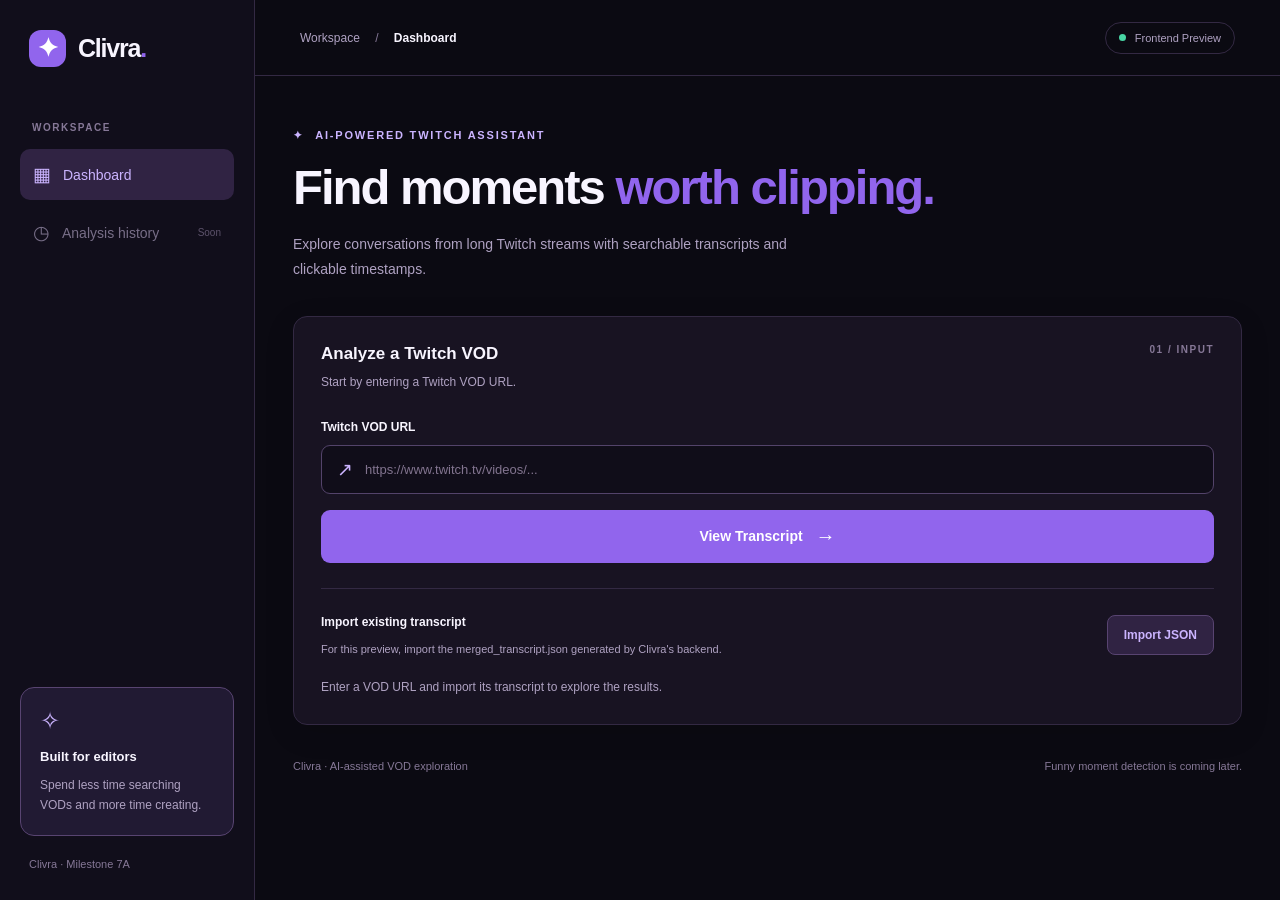
==== frontend/index.html @ e5afaaf8 "feat: integrate frontend with FastAPI backend" ====
<!DOCTYPE html>
<html lang="en">
<head>
    <meta charset="UTF-8">
    <meta
        name="viewport"
        content="width=device-width, initial-scale=1.0"
    >
    <meta
        name="description"
        content="Clivra - AI-powered Twitch VOD assistant"
    >

    <title>Clivra | Twitch VOD Assistant</title>

    <link rel="stylesheet" href="style.css">
    <script src="app.js" defer></script>
</head>
<body>
    <div class="app-shell">

        <aside class="sidebar">
            <div class="brand">
                <div class="brand-icon">✦</div>
                <span>Clivra<span class="brand-dot">.</span></span>
            </div>

            <div class="sidebar-section">
                <span class="sidebar-label">WORKSPACE</span>

                <div class="nav-item active">
                    <span class="nav-icon">▦</span>
                    Dashboard
                </div>

                <div class="nav-item muted">
                    <span class="nav-icon">◷</span>
                    Analysis history
                    <span class="soon">Soon</span>
                </div>
            </div>

            <div class="sidebar-bottom">
                <div class="sidebar-note">
                    <span class="sidebar-note-icon">✧</span>
                    <strong>Built for editors</strong>
                    <p>
                        Spend less time searching VODs
                        and more time creating.
                    </p>
                </div>

                <span class="version">Clivra · Milestone 7A</span>
            </div>
        </aside>

        <main class="main-content">

            <header class="topbar">
                <div class="breadcrumb">
                    Workspace <span>/</span>
                    <strong>Dashboard</strong>
                </div>

                <span class="topbar-tag">
                    <span class="status-dot"></span>
                    Frontend Preview
                </span>
            </header>

            <div class="page-content">

                <section class="hero">
                    <div class="eyebrow">
                        <span>✦</span>
                        AI-POWERED TWITCH ASSISTANT
                    </div>

                    <h1>
                        Find moments
                        <span>worth clipping.</span>
                    </h1>

                    <p class="hero-description">
                        Explore conversations from long Twitch
                        streams with searchable transcripts
                        and clickable timestamps.
                    </p>
                </section>

                <section class="panel input-panel">
                    <div class="panel-header">
                        <div>
                            <h2>Analyze a Twitch VOD</h2>
                            <p>
                                Start by entering a Twitch VOD URL.
                            </p>
                        </div>
                        <span class="panel-step">01 / INPUT</span>
                    </div>

                    <form id="vod-form">
                        <label for="vod-url">
                            Twitch VOD URL
                        </label>

                        <div class="url-field">
                            <span class="field-icon">↗</span>
                            <input
                                id="vod-url"
                                type="url"
                                placeholder="https://www.twitch.tv/videos/..."
                                autocomplete="url"
                                required
                            >
                        </div>

                        <button
                            class="primary-button"
                            type="submit"
                        >
                            View Transcript
                            <span>→</span>
                        </button>
                    </form>

                    <div class="import-area">
                        <div>
                            <strong>Import existing transcript</strong>
                            <p>
                                For this preview, import the
                                merged_transcript.json generated
                                by Clivra's backend.
                            </p>
                        </div>

                        <label
                            class="secondary-button"
                            for="transcript-file"
                        >
                            Import JSON
                        </label>

                        <input
                            id="transcript-file"
                            type="file"
                            accept=".json,application/json"
                            hidden
                        >
                    </div>

                    <p
                        id="status-message"
                        class="status-message"
                        role="status"
                        aria-live="polite"
                    >
                        Enter a VOD URL and import its transcript
                        to explore the results.
                    </p>
                </section>

                <section
                    id="results-section"
                    class="results-section"
                    hidden
                >
                    <div class="section-title">
                        <div>
                            <div class="eyebrow">
                                YOUR WORKSPACE
                            </div>
                            <h2>VOD Overview</h2>
                        </div>

                        <a
                            id="open-vod"
                            class="external-link"
                            href="#"
                            target="_blank"
                            rel="noopener noreferrer"
                        >
                            Open Twitch VOD ↗
                        </a>
                    </div>

                    <div class="video-info">
                        <span class="video-label">
                            SOURCE VIDEO
                        </span>

                        <h3 id="video-title">
                            Untitled Twitch VOD
                        </h3>

                        <p id="video-subtitle"></p>
                    </div>

                    <div class="stats-grid">
                        <div class="stat-card">
                            <span>VOD Duration</span>
                            <strong id="stat-duration">—</strong>
                        </div>

                        <div class="stat-card">
                            <span>Transcribed Words</span>
                            <strong id="stat-words">—</strong>
                        </div>

                        <div class="stat-card">
                            <span>Speech Segments</span>
                            <strong id="stat-segments">—</strong>
                        </div>

                        <div class="stat-card">
                            <span>VOD Segments Processed</span>
                            <strong id="stat-processed">—</strong>
                        </div>
                    </div>

                    <section class="panel transcript-panel">
                        <div class="panel-header">
                            <div>
                                <h2>Transcript Timeline</h2>
                                <p>
                                    Search dialogue and jump
                                    to its original Twitch timestamp.
                                </p>
                            </div>

                            <span
                                id="transcript-count"
                                class="count-label"
                            >
                                0 results
                            </span>
                        </div>

                        <div class="search-field">
                            <span>⌕</span>

                            <input
                                id="search-transcript"
                                type="search"
                                placeholder="Search conversations..."
                                aria-label="Search transcript"
                            >
                        </div>

                        <div
                            id="transcript-list"
                            class="transcript-list"
                        ></div>

                        <div
                            id="empty-search"
                            class="empty-search"
                            hidden
                        >
                            No matching conversations found.
                        </div>
                    </section>
                </section>

                <footer>
                    Clivra · AI-assisted VOD exploration
                    <span>
                        Funny moment detection is coming later.
                    </span>
                </footer>
            </div>
        </main>
    </div>
</body>
</html>
---- frontend/style.css ----
:root,
:root[data-theme="dark"] {
    color-scheme: dark;

    --background: #0b0a12;
    --sidebar: #110e1b;
    --panel: #181322;
    --panel-hover: #241b35;
    --input-bg: #100d19;
    --transcript-bg: #130f1e;
    --note-bg: #211a33;

    --border: #332943;
    --border-strong: #53436a;

    --text: #f8f5ff;
    --text-secondary: #ded5ed;
    --muted: #afa2c2;
    --muted-dark: #867897;
    --placeholder: #82748f;

    --accent: #9165ed;
    --accent-hover: #7e4de3;
    --accent-light: #cbb4ff;
    --accent-bg: #302343;
    --accent-border: #584471;

    --success: #48d5a4;
    --error: #ffaaa9;
    --button-text: #ffffff;

    --radius: 14px;
    --shadow: 0 8px 30px rgba(0, 0, 0, 0.12);
}

:root[data-theme="light"] {
    color-scheme: light;

    --background: #faf9fe;
    --sidebar: #ffffff;
    --panel: #ffffff;
    --panel-hover: #f7f2ff;
    --input-bg: #fcfaff;
    --transcript-bg: #fdfbff;
    --note-bg: #f5efff;

    --border: #e8e1f1;
    --border-strong: #cfc1e5;

    --text: #241936;
    --text-secondary: #3f3450;
    --muted: #746885;
    --muted-dark: #9387a0;
    --placeholder: #a396b0;

    --accent: #7b4edb;
    --accent-hover: #6839ce;
    --accent-light: #7541cf;
    --accent-bg: #f0e8ff;
    --accent-border: #d9c6f5;

    --success: #168b67;
    --error: #bf3447;
    --button-text: #ffffff;

    --radius: 14px;
    --shadow: 0 8px 30px rgba(53, 24, 93, 0.045);
}

* {
    box-sizing: border-box;
}

html {
    scroll-behavior: smooth;
}

body {
    margin: 0;
    background: var(--background);
    color: var(--text);
    font-family: Inter, "Segoe UI", Arial, sans-serif;
    font-size: 14px;
    -webkit-font-smoothing: antialiased;
}

button,
input {
    font: inherit;
}

button {
    cursor: pointer;
}

a {
    color: inherit;
    text-decoration: none;
}

[hidden] {
    display: none !important;
}

:focus-visible {
    outline: 2px solid var(--accent);
    outline-offset: 3px;
}

.app-shell {
    display: flex;
    min-height: 100vh;
}

.sidebar {
    width: 255px;
    flex-shrink: 0;
    background: var(--sidebar);
    border-right: 1px solid var(--border);
    display: flex;
    flex-direction: column;
    padding: 30px 20px;
}

.brand {
    display: flex;
    align-items: center;
    gap: 12px;
    font-size: 25px;
    font-weight: 800;
    letter-spacing: -1.2px;
    padding: 0 9px;
}

.brand-icon {
    width: 37px;
    height: 37px;
    display: grid;
    place-items: center;
    border-radius: 12px;
    background: var(--accent);
    color: var(--button-text);
    font-size: 26px;
}

.brand-dot {
    color: var(--accent);
}

.sidebar-section {
    margin-top: 55px;
}

.sidebar-label,
.panel-step,
.video-label {
    color: var(--muted-dark);
    font-size: 10px;
    font-weight: 700;
    letter-spacing: 1.5px;
}

.sidebar-label {
    display: block;
    margin: 0 12px 16px;
}

.nav-item {
    display: flex;
    align-items: center;
    gap: 12px;
    padding: 14px 13px;
    margin-bottom: 7px;
    color: var(--muted);
    border-radius: 10px;
    font-weight: 500;
}

.nav-item.active {
    color: var(--accent-light);
    background: var(--accent-bg);
}

.nav-item.muted {
    opacity: 0.65;
}

.nav-icon {
    font-size: 19px;
}

.soon {
    margin-left: auto;
    font-size: 10px;
    color: var(--muted-dark);
}

.sidebar-bottom {
    margin-top: auto;
}

.sidebar-note {
    background: var(--note-bg);
    border: 1px solid var(--accent-border);
    border-radius: var(--radius);
    padding: 19px;
}

.sidebar-note-icon {
    display: block;
    font-size: 24px;
    color: var(--accent-light);
    margin-bottom: 13px;
}

.sidebar-note strong {
    font-size: 13px;
}

.sidebar-note p {
    line-height: 1.65;
    color: var(--muted);
    font-size: 12px;
    margin-bottom: 0;
}

.version {
    display: block;
    margin: 22px 9px 0;
    color: var(--muted-dark);
    font-size: 11px;
}

.main-content {
    flex: 1;
    min-width: 0;
}

.topbar {
    height: 76px;
    padding: 0 45px;
    display: flex;
    align-items: center;
    justify-content: space-between;
    gap: 20px;
    border-bottom: 1px solid var(--border);
    background: var(--background);
}

.breadcrumb {
    color: var(--muted);
    font-size: 12px;
}

.breadcrumb span {
    color: var(--muted-dark);
    margin: 0 12px;
}

.breadcrumb strong {
    color: var(--text);
}

.topbar-actions {
    display: flex;
    align-items: center;
    gap: 12px;
}

.topbar-tag {
    display: flex;
    align-items: center;
    gap: 9px;
    padding: 9px 13px;
    border: 1px solid var(--border);
    border-radius: 25px;
    font-size: 11px;
    color: var(--muted);
    white-space: nowrap;
}

.status-dot {
    width: 7px;
    height: 7px;
    background: var(--success);
    border-radius: 50%;
}

.theme-toggle {
    display: inline-flex;
    align-items: center;
    justify-content: center;
    gap: 10px;
    min-height: 37px;
    padding: 8px 14px;
    border: 1px solid var(--accent-border);
    border-radius: 10px;
    background: var(--accent-bg);
    color: var(--accent-light);
    font-weight: 600;
    font-size: 12px;
    white-space: nowrap;
    transition:
        background 0.2s ease,
        border-color 0.2s ease,
        transform 0.2s ease;
}

.theme-toggle:hover {
    background: var(--panel-hover);
    border-color: var(--accent);
}

.theme-toggle:active {
    transform: scale(0.97);
}

.theme-icon {
    font-size: 17px;
    line-height: 1;
}

.page-content {
    max-width: 1050px;
    margin: 0 auto;
    padding: 53px 38px 35px;
}

.hero {
    margin-bottom: 35px;
}

.eyebrow {
    color: var(--accent-light);
    font-weight: 700;
    font-size: 11px;
    letter-spacing: 1.8px;
}

.eyebrow span {
    margin-right: 7px;
}

.hero h1 {
    margin: 17px 0;
    font-size: clamp(34px, 4vw, 49px);
    line-height: 1.15;
    letter-spacing: -2px;
}

.hero h1 span {
    color: var(--accent);
}

.hero-description {
    max-width: 540px;
    color: var(--muted);
    line-height: 1.75;
    font-size: 14px;
}

.panel {
    background: var(--panel);
    border: 1px solid var(--border);
    border-radius: var(--radius);
    padding: 27px;
    box-shadow: var(--shadow);
}

.panel-header {
    display: flex;
    align-items: flex-start;
    justify-content: space-between;
    gap: 20px;
    margin-bottom: 27px;
}

.panel-header h2 {
    margin: 0 0 9px;
    font-size: 17px;
}

.panel-header p {
    margin: 0;
    font-size: 12px;
    color: var(--muted);
    line-height: 1.6;
}

#vod-form label {
    display: block;
    font-size: 12px;
    font-weight: 600;
    margin-bottom: 11px;
}

.url-field,
.search-field {
    display: flex;
    align-items: center;
    gap: 12px;
    border: 1px solid var(--border-strong);
    background: var(--input-bg);
    border-radius: 9px;
    padding: 0 15px;
}

.url-field:focus-within,
.search-field:focus-within {
    border-color: var(--accent);
}

.field-icon {
    font-size: 19px;
    color: var(--accent-light);
}

.url-field input,
.search-field input {
    width: 100%;
    padding: 16px 0;
    background: transparent;
    border: none;
    outline: none;
    color: var(--text);
    font-size: 13px;
}

input::placeholder {
    color: var(--placeholder);
}

.primary-button {
    margin-top: 16px;
    width: 100%;
    display: flex;
    align-items: center;
    justify-content: center;
    gap: 13px;
    background: var(--accent);
    color: var(--button-text);
    border: none;
    border-radius: 9px;
    padding: 15px 20px;
    font-weight: 700;
    transition: background 0.2s;
}

.primary-button:hover {
    background: var(--accent-hover);
}

.primary-button:disabled {
    opacity: 0.65;
    cursor: not-allowed;
}

.primary-button span {
    font-size: 20px;
}

.import-area {
    display: flex;
    align-items: center;
    justify-content: space-between;
    gap: 18px;
    margin-top: 25px;
    padding-top: 24px;
    border-top: 1px solid var(--border);
}

.import-area strong {
    font-size: 12px;
}

.import-area p {
    max-width: 440px;
    color: var(--muted);
    font-size: 11px;
    line-height: 1.7;
    margin-bottom: 0;
}

.secondary-button {
    flex-shrink: 0;
    cursor: pointer;
    border: 1px solid var(--accent-border);
    border-radius: 8px;
    background: var(--accent-bg);
    color: var(--accent-light);
    padding: 12px 16px;
    font-weight: 600;
    font-size: 12px;
}

.secondary-button:hover {
    background: var(--panel-hover);
}

.status-message {
    margin: 20px 0 0;
    color: var(--muted);
    font-size: 12px;
    line-height: 1.6;
}

.status-message.success {
    color: var(--success);
}

.status-message.error {
    color: var(--error);
}

.analysis-settings {
    display: flex;
    flex-direction: column;
    gap: 10px;
    margin-top: 18px;
}

.analysis-settings label {
    color: var(--text);
    font-size: 12px;
    font-weight: 600;
}

.analysis-settings input {
    width: 100%;
    padding: 14px 15px;
    border: 1px solid var(--border-strong);
    border-radius: 9px;
    background: var(--input-bg);
    color: var(--text);
    outline: none;
    font-variant-numeric: tabular-nums;
}

.analysis-settings input:focus {
    border-color: var(--accent);
}

.analysis-settings p {
    margin: 0 0 7px;
    color: var(--muted);
    font-size: 11px;
    line-height: 1.6;
}

.analysis-progress {
    margin-top: 23px;
    padding: 20px;
    background: var(--accent-bg);
    border: 1px solid var(--accent-border);
    border-radius: 12px;
}

.analysis-progress-header {
    display: flex;
    align-items: center;
    justify-content: space-between;
    gap: 12px;
    margin-bottom: 15px;
}

.analysis-progress-header strong {
    font-size: 13px;
    color: var(--text);
}

.analysis-progress-header span {
    color: var(--accent-light);
    font-size: 13px;
    font-weight: 700;
    font-variant-numeric: tabular-nums;
}

.analysis-progress-track {
    width: 100%;
    height: 9px;
    background: var(--border);
    border-radius: 100px;
    overflow: hidden;
}

.analysis-progress-fill {
    width: 0%;
    height: 100%;
    background: linear-gradient(
        90deg,
        var(--accent),
        var(--accent-light)
    );
    border-radius: 100px;
    transition: width 0.35s ease;
}

.analysis-progress > p {
    margin: 13px 0 0;
    color: var(--muted);
    font-size: 11px;
    line-height: 1.6;
}

.results-section {
    margin-top: 48px;
}

.section-title {
    display: flex;
    align-items: flex-end;
    justify-content: space-between;
    gap: 20px;
    margin-bottom: 23px;
}

.section-title h2 {
    font-size: 26px;
    letter-spacing: -0.7px;
    margin: 10px 0 0;
}

.external-link {
    color: var(--accent-light);
    font-size: 12px;
    font-weight: 600;
}

.external-link:hover {
    text-decoration: underline;
}

.video-info {
    border: 1px solid var(--border);
    background: var(--panel);
    border-radius: var(--radius);
    padding: 24px;
    box-shadow: var(--shadow);
}

.video-info h3 {
    font-size: 17px;
    margin: 12px 0 8px;
    line-height: 1.5;
    overflow-wrap: anywhere;
}

.video-info p {
    color: var(--muted);
    font-size: 12px;
    margin: 0;
}

.stats-grid {
    display: grid;
    grid-template-columns: repeat(4, minmax(0, 1fr));
    gap: 14px;
    margin: 18px 0 24px;
}

.stat-card {
    border: 1px solid var(--border);
    background: var(--panel);
    border-radius: 12px;
    padding: 22px 18px;
    box-shadow: var(--shadow);
}

.stat-card span {
    display: block;
    color: var(--muted);
    font-size: 11px;
    line-height: 1.5;
}

.stat-card strong {
    display: block;
    margin-top: 15px;
    font-size: 24px;
    letter-spacing: -0.7px;
}

.transcript-panel {
    padding-bottom: 15px;
}

.count-label {
    color: var(--accent-light);
    background: var(--accent-bg);
    border-radius: 20px;
    padding: 8px 13px;
    font-size: 11px;
    white-space: nowrap;
}

.search-field {
    margin-bottom: 18px;
}

.search-field span {
    color: var(--accent-light);
    font-size: 25px;
}

.search-field input {
    padding: 14px 0;
}

.transcript-list {
    display: flex;
    flex-direction: column;
    gap: 9px;
}

.transcript-item {
    display: flex;
    align-items: flex-start;
    gap: 18px;
    background: var(--transcript-bg);
    border: 1px solid var(--border);
    border-radius: 10px;
    padding: 17px;
    transition:
        background 0.2s,
        border-color 0.2s;
}

.transcript-item:hover {
    background: var(--panel-hover);
    border-color: var(--accent-border);
}

.timestamp-link {
    display: inline-block;
    flex-shrink: 0;
    background: var(--accent-bg);
    color: var(--accent-light);
    padding: 9px 11px;
    border-radius: 7px;
    font-size: 12px;
    font-weight: 700;
    font-variant-numeric: tabular-nums;
}

.timestamp-link:hover {
    background: var(--panel-hover);
    outline: 1px solid var(--accent-border);
}

.transcript-text {
    color: var(--text-secondary);
    line-height: 1.7;
    font-size: 13px;
    margin: 3px 0 0;
    overflow-wrap: anywhere;
}

.empty-search {
    text-align: center;
    padding: 30px;
    color: var(--muted);
}

footer {
    display: flex;
    justify-content: space-between;
    gap: 15px;
    color: var(--muted-dark);
    font-size: 11px;
    padding: 35px 0 5px;
}

@media (max-width: 1000px) {
    .sidebar {
        width: 210px;
    }

    .topbar {
        padding: 0 25px;
    }

    .page-content {
        padding: 35px 25px;
    }

    .stats-grid {
        grid-template-columns: repeat(2, 1fr);
    }
}

@media (max-width: 700px) {
    .app-shell {
        flex-direction: column;
    }

    .sidebar {
        width: 100%;
        padding: 16px 20px;
        border-right: none;
        border-bottom: 1px solid var(--border);
    }

    .sidebar-section,
    .sidebar-bottom {
        display: none;
    }

    .topbar {
        height: 64px;
        padding: 0 16px;
    }

    .topbar-tag {
        display: none;
    }

    .page-content {
        padding: 30px 16px;
    }

    .hero h1 {
        letter-spacing: -1px;
    }

    .panel {
        padding: 20px;
    }

    .import-area {
        align-items: flex-start;
        flex-direction: column;
    }

    .section-title {
        align-items: flex-start;
        flex-direction: column;
    }

    .transcript-item {
        gap: 10px;
        flex-direction: column;
    }

    footer {
        flex-direction: column;
    }
}

@media (max-width: 390px) {
    .theme-toggle {
        padding: 8px 10px;
    }

    .theme-toggle #theme-label {
        display: none;
    }

    .stats-grid {
        gap: 9px;
    }

    .stat-card {
        padding: 16px 12px;
    }
}

@media (prefers-reduced-motion: reduce) {
    html {
        scroll-behavior: auto;
    }

    *,
    *::before,
    *::after {
        transition-duration: 0.01ms !important;
        animation-duration: 0.01ms !important;
    }
}
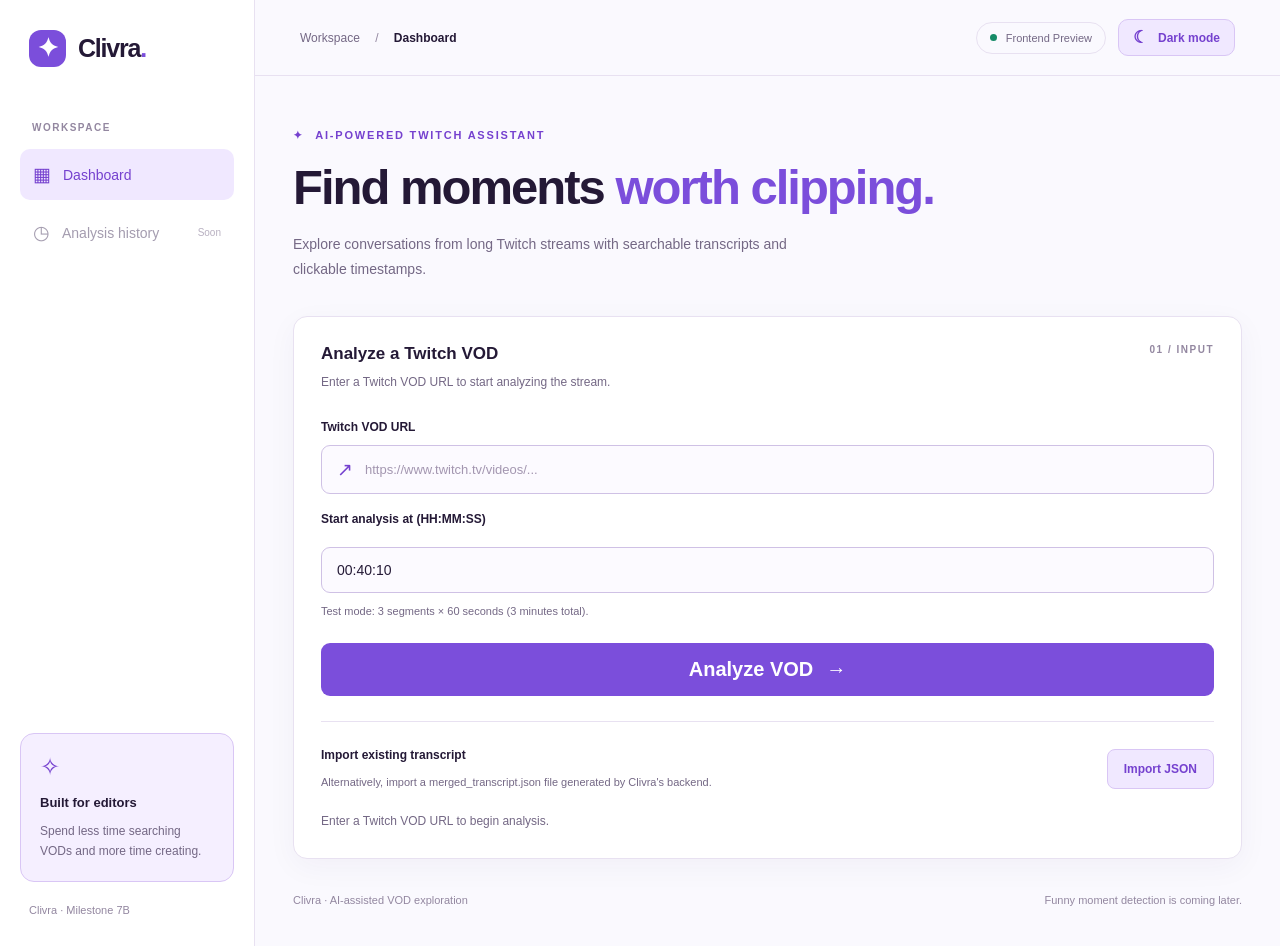
==== commit c8e77273: "Implement AI funny moment detection part kesekian kalinya" ====
--- a/frontend/index.html
+++ b/frontend/index.html
@@ -1,6 +1,6 @@
 
 <!DOCTYPE html>
-<html lang="en">
+<html lang="en" data-theme="dark">
 <head>
     <meta charset="UTF-8">
     <meta
@@ -14,20 +14,44 @@
 
     <title>Clivra | Twitch VOD Assistant</title>
 
+    <script>
+        try {
+            const savedTheme = localStorage.getItem("clivra-theme");
+
+            const systemDark = window.matchMedia(
+                "(prefers-color-scheme: dark)"
+            ).matches;
+
+            document.documentElement.dataset.theme =
+                savedTheme === "light" || savedTheme === "dark"
+                    ? savedTheme
+                    : systemDark
+                        ? "dark"
+                        : "light";
+        } catch {
+            document.documentElement.dataset.theme = "dark";
+        }
+    </script>
+
     <link rel="stylesheet" href="style.css">
     <script src="app.js" defer></script>
 </head>
+
 <body>
     <div class="app-shell">
 
         <aside class="sidebar">
             <div class="brand">
                 <div class="brand-icon">✦</div>
-                <span>Clivra<span class="brand-dot">.</span></span>
+                <span>
+                    Clivra<span class="brand-dot">.</span>
+                </span>
             </div>
 
             <div class="sidebar-section">
-                <span class="sidebar-label">WORKSPACE</span>
+                <span class="sidebar-label">
+                    WORKSPACE
+                </span>
 
                 <div class="nav-item active">
                     <span class="nav-icon">▦</span>
@@ -44,14 +68,18 @@
             <div class="sidebar-bottom">
                 <div class="sidebar-note">
                     <span class="sidebar-note-icon">✧</span>
+
                     <strong>Built for editors</strong>
+
                     <p>
                         Spend less time searching VODs
                         and more time creating.
                     </p>
                 </div>
 
-                <span class="version">Clivra · Milestone 7A</span>
+                <span class="version">
+                    Clivra · Milestone 7B
+                </span>
             </div>
         </aside>
 
@@ -59,14 +87,37 @@
 
             <header class="topbar">
                 <div class="breadcrumb">
-                    Workspace <span>/</span>
+                    Workspace
+                    <span>/</span>
                     <strong>Dashboard</strong>
                 </div>
 
-                <span class="topbar-tag">
-                    <span class="status-dot"></span>
-                    Frontend Preview
-                </span>
+                <div class="topbar-actions">
+
+                    <span class="topbar-tag">
+                        <span class="status-dot"></span>
+                        Frontend Preview
+                    </span>
+
+                    <button
+                        id="theme-toggle"
+                        class="theme-toggle"
+                        type="button"
+                        aria-label="Switch theme"
+                        title="Switch theme"
+                    >
+                        <span
+                            id="theme-icon"
+                            class="theme-icon"
+                            aria-hidden="true"
+                        >☀</span>
+
+                        <span id="theme-label">
+                            Light mode
+                        </span>
+                    </button>
+
+                </div>
             </header>
 
             <div class="page-content">
@@ -90,23 +141,34 @@
                 </section>
 
                 <section class="panel input-panel">
+
                     <div class="panel-header">
                         <div>
                             <h2>Analyze a Twitch VOD</h2>
+
                             <p>
-                                Start by entering a Twitch VOD URL.
+                                Enter a Twitch VOD URL to start
+                                analyzing the stream.
                             </p>
                         </div>
-                        <span class="panel-step">01 / INPUT</span>
+
+                        <span class="panel-step">
+                            01 / INPUT
+                        </span>
                     </div>
 
                     <form id="vod-form">
+
                         <label for="vod-url">
                             Twitch VOD URL
                         </label>
 
                         <div class="url-field">
-                            <span class="field-icon">↗</span>
+                            <span
+                                class="field-icon"
+                                aria-hidden="true"
+                            >↗</span>
+
                             <input
                                 id="vod-url"
                                 type="url"
@@ -120,18 +182,22 @@
                             class="primary-button"
                             type="submit"
                         >
-                            View Transcript
+                            Analyze VOD
                             <span>→</span>
                         </button>
+
                     </form>
 
                     <div class="import-area">
                         <div>
-                            <strong>Import existing transcript</strong>
+                            <strong>
+                                Import existing transcript
+                            </strong>
+
                             <p>
-                                For this preview, import the
-                                merged_transcript.json generated
-                                by Clivra's backend.
+                                Alternatively, import a
+                                merged_transcript.json file
+                                generated by Clivra's backend.
                             </p>
                         </div>
 
@@ -156,9 +222,9 @@
                         role="status"
                         aria-live="polite"
                     >
-                        Enter a VOD URL and import its transcript
-                        to explore the results.
+                        Enter a Twitch VOD URL to begin analysis.
                     </p>
+
                 </section>
 
                 <section
@@ -166,11 +232,13 @@
                     class="results-section"
                     hidden
                 >
+
                     <div class="section-title">
                         <div>
                             <div class="eyebrow">
                                 YOUR WORKSPACE
                             </div>
+
                             <h2>VOD Overview</h2>
                         </div>
 
@@ -198,34 +266,61 @@
                     </div>
 
                     <div class="stats-grid">
+
                         <div class="stat-card">
-                            <span>VOD Duration</span>
-                            <strong id="stat-duration">—</strong>
+                            <span>
+                                VOD Duration
+                            </span>
+
+                            <strong id="stat-duration">
+                                —
+                            </strong>
                         </div>
 
                         <div class="stat-card">
-                            <span>Transcribed Words</span>
-                            <strong id="stat-words">—</strong>
+                            <span>
+                                Transcribed Words
+                            </span>
+
+                            <strong id="stat-words">
+                                —
+                            </strong>
                         </div>
 
                         <div class="stat-card">
-                            <span>Speech Segments</span>
-                            <strong id="stat-segments">—</strong>
+                            <span>
+                                Speech Segments
+                            </span>
+
+                            <strong id="stat-segments">
+                                —
+                            </strong>
                         </div>
 
                         <div class="stat-card">
-                            <span>VOD Segments Processed</span>
-                            <strong id="stat-processed">—</strong>
-                        </div>
+                            <span>
+                                VOD Segments Processed
+                            </span>
+
+                            <strong id="stat-processed">
+                                —
+                            </strong>
+                        </div>
+
                     </div>
 
                     <section class="panel transcript-panel">
+
                         <div class="panel-header">
                             <div>
-                                <h2>Transcript Timeline</h2>
+                                <h2>
+                                    Transcript Timeline
+                                </h2>
+
                                 <p>
                                     Search dialogue and jump
-                                    to its original Twitch timestamp.
+                                    directly to its original
+                                    Twitch timestamp.
                                 </p>
                             </div>
 
@@ -238,7 +333,7 @@
                         </div>
 
                         <div class="search-field">
-                            <span>⌕</span>
+                            <span aria-hidden="true">⌕</span>
 
                             <input
                                 id="search-transcript"
@@ -260,17 +355,24 @@
                         >
                             No matching conversations found.
                         </div>
+
                     </section>
+
                 </section>
 
                 <footer>
-                    Clivra · AI-assisted VOD exploration
+                    <span>
+                        Clivra · AI-assisted VOD exploration
+                    </span>
+
                     <span>
                         Funny moment detection is coming later.
                     </span>
                 </footer>
+
             </div>
         </main>
+
     </div>
 </body>
 </html>
